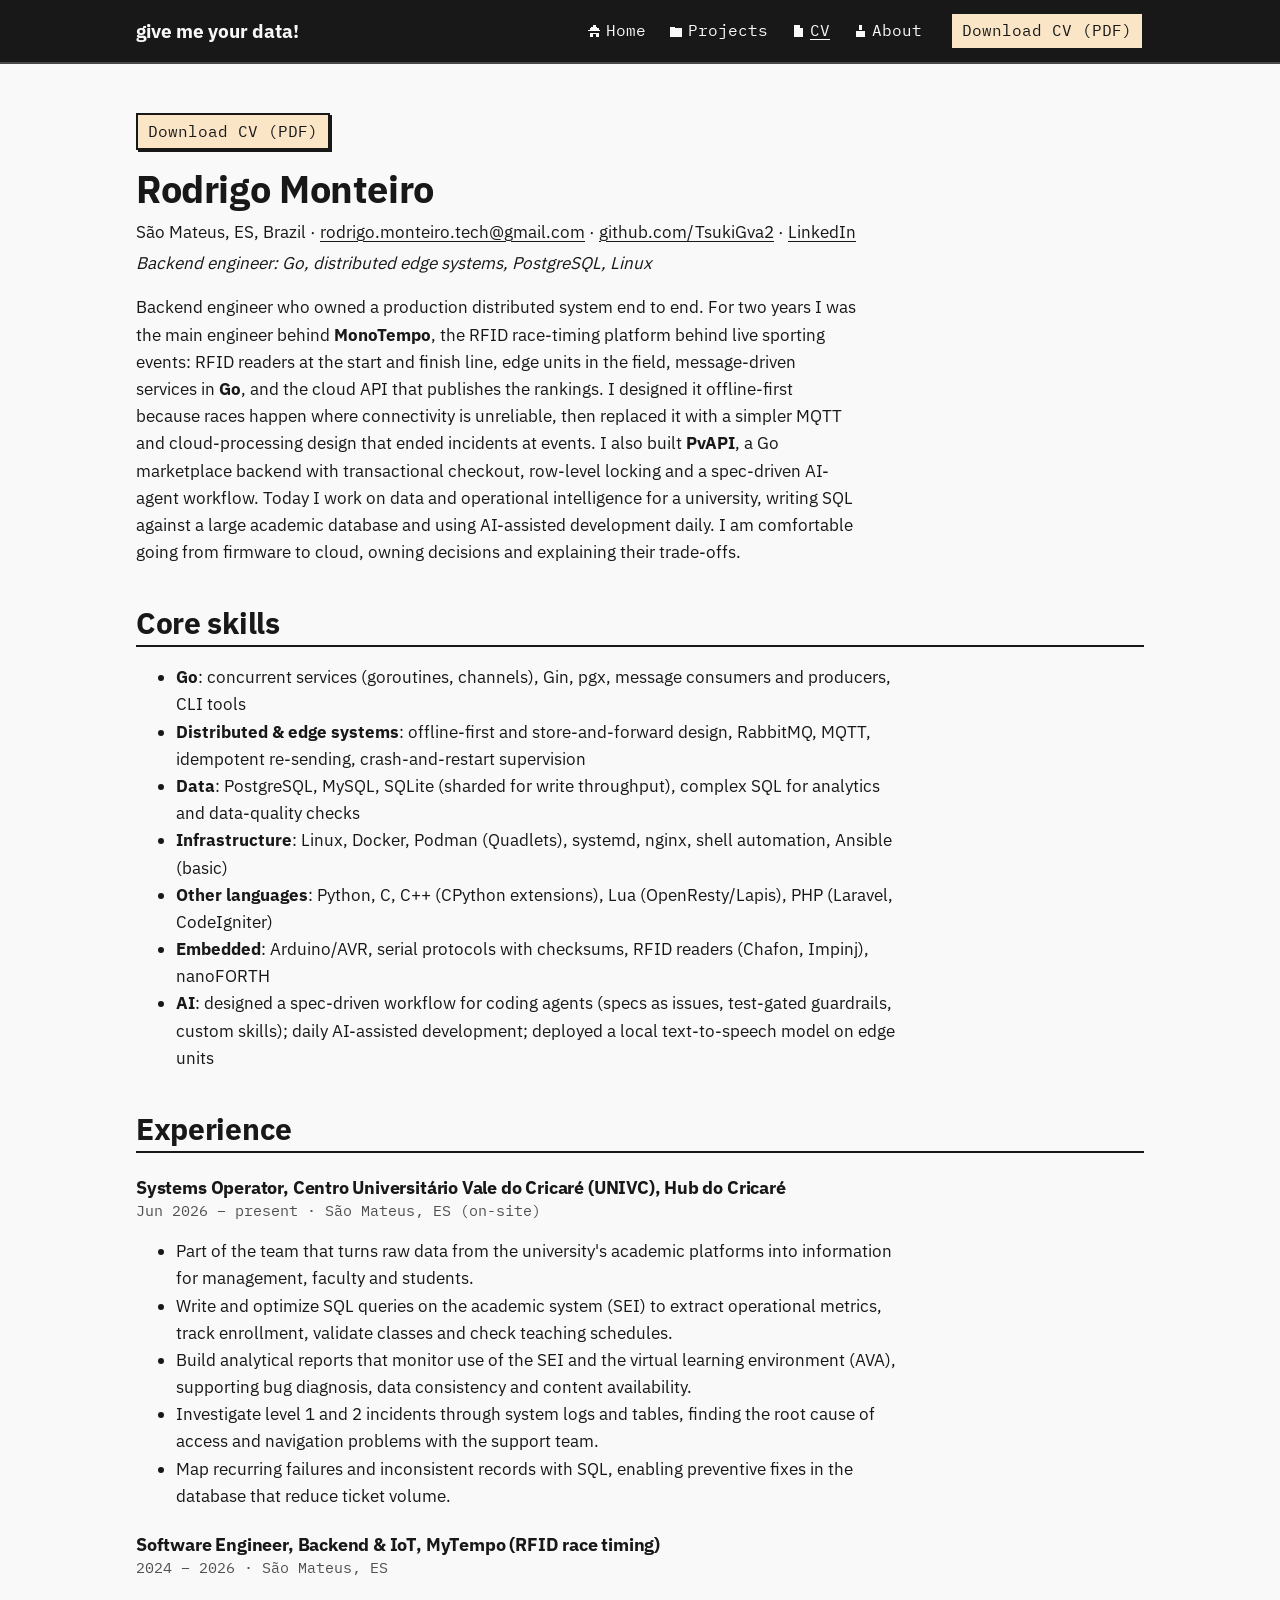
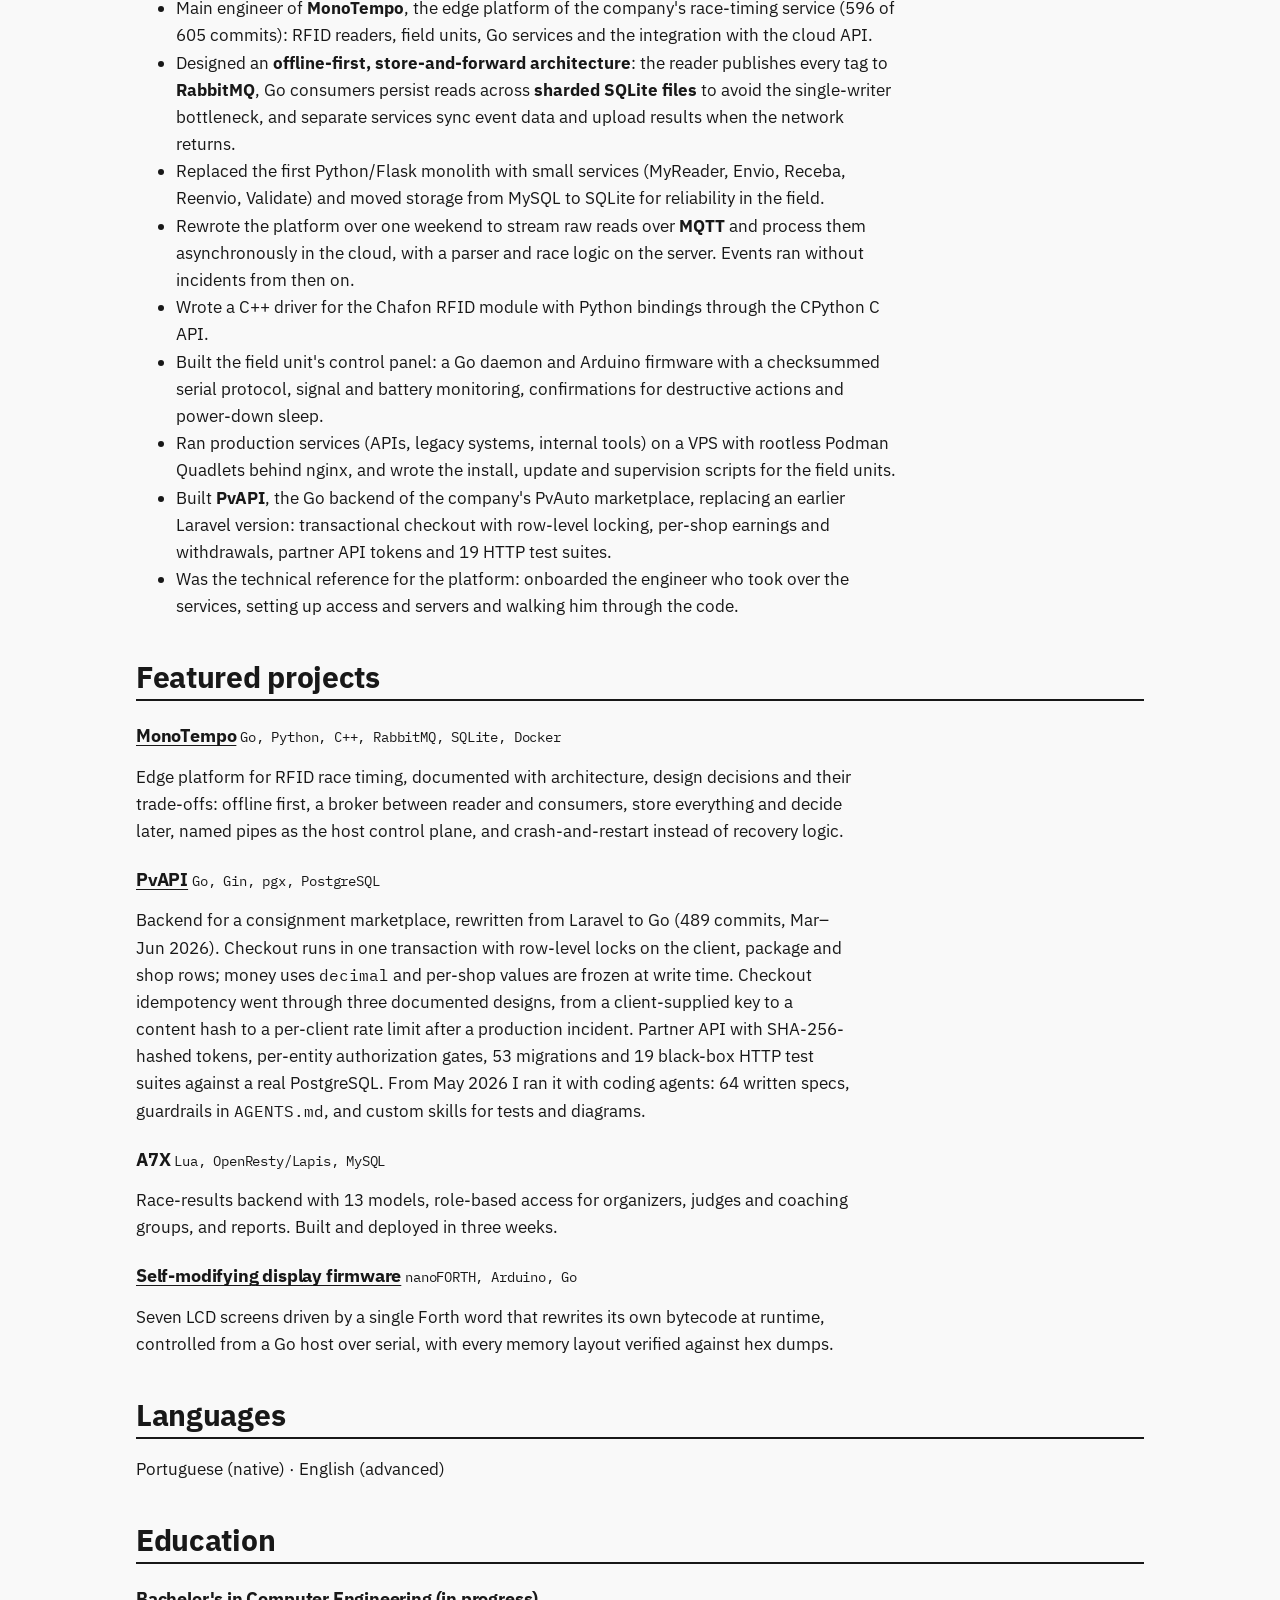
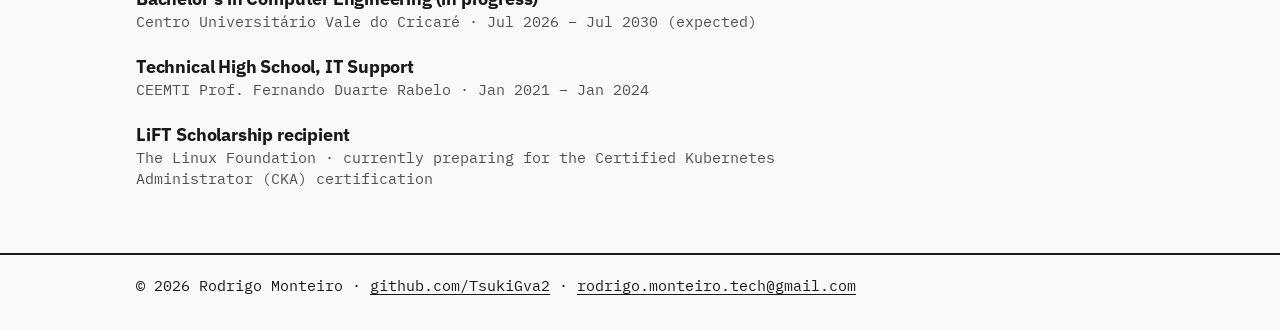
==== site/cv.html @ 52416604 "Add personal website: CV, About and six project pages Static site in site/ (plain HTML, CSS, a littl" ====
<!doctype html>
<html lang="en">
<head>
<meta charset="utf-8">
<meta name="viewport" content="width=device-width, initial-scale=1">
<title>CV · Rodrigo Monteiro</title>
<meta name="description" content="CV of Rodrigo Monteiro, backend engineer.">
<link rel="icon" href="data:,">
<link rel="stylesheet" href="assets/style.css">
</head>
<body>
<a class="skip" href="#main">Skip to content</a>
<div class="band-dark">
<header class="site-header">
  <div class="wrap">
    <a class="brand" href="index.html">give me your data!</a>
    <nav aria-label="Main"><ul class="nav"><li><a href="index.html"><svg viewBox="0 0 8 8" aria-hidden="true"><path d="M3 0h2v1h1v1h1v1h1v1H0V3h1V2h1V1h1zM1 5h6v3H5V6H3v2H1z"/></svg>Home</a></li><li><a href="index.html#projects"><svg viewBox="0 0 8 8" aria-hidden="true"><path d="M0 1h3v1h5v6H0z"/></svg>Projects</a></li><li><a href="cv.html" aria-current="page"><svg viewBox="0 0 8 8" aria-hidden="true"><path d="M1 0h4v2h2v6H1z"/></svg>CV</a></li><li><a href="about.html"><svg viewBox="0 0 8 8" aria-hidden="true"><path d="M3 0h2v3H3zM1 4h6v4H1z"/></svg>About</a></li></ul></nav>
    <a class="btn" href="assets/cv.pdf" download>Download CV (PDF)</a>
  </div>
</header>
</div>
<main id="main" class="wrap page cv">
  <p><a class="btn" href="assets/cv.pdf" download>Download CV (PDF)</a></p>
  <header class="cv-head">
    <h1>Rodrigo Monteiro</h1>
    <p>São Mateus, ES, Brazil · <a href="mailto:rodrigo.monteiro.tech@gmail.com">rodrigo.monteiro.tech@gmail.com</a> · <a href="https://github.com/TsukiGva2">github.com/TsukiGva2</a> · <a href="https://www.linkedin.com/in/rodrigo-monteiro-0561992b7/">LinkedIn</a></p>
    <p><em>Backend engineer: Go, distributed edge systems, PostgreSQL, Linux</em></p>
  </header>
  <p>Backend engineer who owned a production distributed system end to end. For two years I was the main engineer behind <strong>MonoTempo</strong>, the RFID race-timing platform behind live sporting events: RFID readers at the start and finish line, edge units in the field, message-driven services in <strong>Go</strong>, and the cloud API that publishes the rankings. I designed it offline-first because races happen where connectivity is unreliable, then replaced it with a simpler MQTT and cloud-processing design that ended incidents at events. I also built <strong>PvAPI</strong>, a Go marketplace backend with transactional checkout, row-level locking and a spec-driven AI-agent workflow. Today I work on data and operational intelligence for a university, writing SQL against a large academic database and using AI-assisted development daily. I am comfortable going from firmware to cloud, owning decisions and explaining their trade-offs.</p>

  <h2>Core skills</h2>
  <ul><li><strong>Go</strong>: concurrent services (goroutines, channels), Gin, pgx, message consumers and producers, CLI tools</li><li><strong>Distributed &amp; edge systems</strong>: offline-first and store-and-forward design, RabbitMQ, MQTT, idempotent re-sending, crash-and-restart supervision</li><li><strong>Data</strong>: PostgreSQL, MySQL, SQLite (sharded for write throughput), complex SQL for analytics and data-quality checks</li><li><strong>Infrastructure</strong>: Linux, Docker, Podman (Quadlets), systemd, nginx, shell automation, Ansible (basic)</li><li><strong>Other languages</strong>: Python, C, C++ (CPython extensions), Lua (OpenResty/Lapis), PHP (Laravel, CodeIgniter)</li><li><strong>Embedded</strong>: Arduino/AVR, serial protocols with checksums, RFID readers (Chafon, Impinj), nanoFORTH</li><li><strong>AI</strong>: designed a spec-driven workflow for coding agents (specs as issues, test-gated guardrails, custom skills); daily AI-assisted development; deployed a local text-to-speech model on edge units</li></ul>

  <h2>Experience</h2>
  <h3>Systems Operator, Centro Universitário Vale do Cricaré (UNIVC), Hub do Cricaré</h3>
  <p class="meta">Jun 2026 – present · São Mateus, ES (on-site)</p>
  <ul><li>Part of the team that turns raw data from the university's academic platforms into information for management, faculty and students.</li><li>Write and optimize SQL queries on the academic system (SEI) to extract operational metrics, track enrollment, validate classes and check teaching schedules.</li><li>Build analytical reports that monitor use of the SEI and the virtual learning environment (AVA), supporting bug diagnosis, data consistency and content availability.</li><li>Investigate level 1 and 2 incidents through system logs and tables, finding the root cause of access and navigation problems with the support team.</li><li>Map recurring failures and inconsistent records with SQL, enabling preventive fixes in the database that reduce ticket volume.</li></ul>
  <h3>Software Engineer, Backend &amp; IoT, MyTempo (RFID race timing)</h3>
  <p class="meta">2024 – 2026 · São Mateus, ES</p>
  <ul><li>Main engineer of <strong>MonoTempo</strong>, the edge platform of the company's race-timing service (596 of 605 commits): RFID readers, field units, Go services and the integration with the cloud API.</li><li>Designed an <strong>offline-first, store-and-forward architecture</strong>: the reader publishes every tag to <strong>RabbitMQ</strong>, Go consumers persist reads across <strong>sharded SQLite files</strong> to avoid the single-writer bottleneck, and separate services sync event data and upload results when the network returns.</li><li>Replaced the first Python/Flask monolith with small services (MyReader, Envio, Receba, Reenvio, Validate) and moved storage from MySQL to SQLite for reliability in the field.</li><li>Rewrote the platform over one weekend to stream raw reads over <strong>MQTT</strong> and process them asynchronously in the cloud, with a parser and race logic on the server. Events ran without incidents from then on.</li><li>Wrote a C++ driver for the Chafon RFID module with Python bindings through the CPython C API.</li><li>Built the field unit's control panel: a Go daemon and Arduino firmware with a checksummed serial protocol, signal and battery monitoring, confirmations for destructive actions and power-down sleep.</li><li>Ran production services (APIs, legacy systems, internal tools) on a VPS with rootless Podman Quadlets behind nginx, and wrote the install, update and supervision scripts for the field units.</li><li>Built <strong>PvAPI</strong>, the Go backend of the company's PvAuto marketplace, replacing an earlier Laravel version: transactional checkout with row-level locking, per-shop earnings and withdrawals, partner API tokens and 19 HTTP test suites.</li><li>Was the technical reference for the platform: onboarded the engineer who took over the services, setting up access and servers and walking him through the code.</li></ul>

  <h2>Featured projects</h2>
  <h3><a href="projects/monotempo.html">MonoTempo</a> <small>Go, Python, C++, RabbitMQ, SQLite, Docker</small></h3>
  <p>Edge platform for RFID race timing, documented with architecture, design decisions and their trade-offs: offline first, a broker between reader and consumers, store everything and decide later, named pipes as the host control plane, and crash-and-restart instead of recovery logic.</p>
  <h3><a href="projects/pvapi.html">PvAPI</a> <small>Go, Gin, pgx, PostgreSQL</small></h3>
  <p>Backend for a consignment marketplace, rewritten from Laravel to Go (489 commits, Mar–Jun 2026). Checkout runs in one transaction with row-level locks on the client, package and shop rows; money uses <code>decimal</code> and per-shop values are frozen at write time. Checkout idempotency went through three documented designs, from a client-supplied key to a content hash to a per-client rate limit after a production incident. Partner API with SHA-256-hashed tokens, per-entity authorization gates, 53 migrations and 19 black-box HTTP test suites against a real PostgreSQL. From May 2026 I ran it with coding agents: 64 written specs, guardrails in <code>AGENTS.md</code>, and custom skills for tests and diagrams.</p>
  <h3>A7X <small>Lua, OpenResty/Lapis, MySQL</small></h3>
  <p>Race-results backend with 13 models, role-based access for organizers, judges and coaching groups, and reports. Built and deployed in three weeks.</p>
  <h3><a href="projects/aa2-forth.html">Self-modifying display firmware</a> <small>nanoFORTH, Arduino, Go</small></h3>
  <p>Seven LCD screens driven by a single Forth word that rewrites its own bytecode at runtime, controlled from a Go host over serial, with every memory layout verified against hex dumps.</p>

  <h2>Languages</h2>
  <p>Portuguese (native) · English (advanced)</p>

  <h2>Education</h2>
  <h3>Bachelor's in Computer Engineering (in progress)</h3><p class="meta">Centro Universitário Vale do Cricaré · Jul 2026 – Jul 2030 (expected)</p>
  <h3>Technical High School, IT Support</h3><p class="meta">CEEMTI Prof. Fernando Duarte Rabelo · Jan 2021 – Jan 2024</p>
  <h3>LiFT Scholarship recipient</h3><p class="meta">The Linux Foundation · currently preparing for the Certified Kubernetes Administrator (CKA) certification</p>
</main>
<footer class="site-footer">
  <div class="wrap">© 2026 Rodrigo Monteiro · <a href="https://github.com/TsukiGva2">github.com/TsukiGva2</a> · <a href="mailto:rodrigo.monteiro.tech@gmail.com">rodrigo.monteiro.tech@gmail.com</a></div>
</footer>
</body>
</html>
---- site/assets/style.css ----
/* Palette = the diagram theme used in the project READMEs. */
@font-face { font-family: "Plex Sans"; src: url("fonts/plex-sans.woff2") format("woff2"); font-weight: 400 700; font-display: swap; }
@font-face { font-family: "Plex Mono"; src: url("fonts/plex-mono.woff2") format("woff2"); font-display: swap; }

:root {
  --line: color-mix(in srgb, var(--bg) 22%, var(--ink)); /* divider on dark: tint of the two base colours */
  --bg: #F9F9F9;
  --ink: #181818;
  --peach: #FAE5C7;
  --sans: "Plex Sans", system-ui, sans-serif;
  --mono: "Plex Mono", ui-monospace, monospace;
  --shadow: 4px;
}

*, *::before, *::after { box-sizing: border-box; }
html { -webkit-text-size-adjust: 100%; }
body {
  margin: 0;
  background: var(--bg);
  color: var(--ink);
  font: 17px/1.6 var(--sans);
}
img { max-width: 100%; height: auto; display: block; }
a { color: inherit; text-decoration-thickness: 1px; text-underline-offset: 3px; }
a:hover { background: var(--peach); }
:focus-visible { outline: 2px solid var(--ink); outline-offset: 2px; }
code, pre, kbd { font-family: var(--mono); font-size: .92em; }
h1, h2, h3 { font-family: var(--sans); font-weight: 700; line-height: 1.15; letter-spacing: -.01em; margin: 0 0 .4em; }
h1 { font-size: clamp(2.6rem, 8vw, 4rem); }
h2 { font-size: 1.9rem; }
h3 { font-size: 1.35rem; }
mark { background: var(--peach); color: inherit; padding: 0 .15em; }

.wrap { max-width: 1040px; margin: 0 auto; padding: 0 16px; }
.skip { position: absolute; left: -999px; }
.skip:focus { left: 16px; top: 8px; background: var(--peach); padding: 4px 8px; z-index: 10; }

/* Header */
.site-header { border-bottom: 2px solid var(--ink); }
.site-header .wrap { display: flex; flex-wrap: wrap; align-items: center; gap: 8px 24px; padding-block: 12px; }
.brand { font: 700 1.2rem/1 var(--sans); text-decoration: none; margin-right: auto; }
.nav { display: flex; flex-wrap: wrap; gap: 4px 16px; list-style: none; margin: 0; padding: 0; font-family: var(--mono); font-size: 16px; }
.nav a { display: inline-flex; align-items: center; gap: 6px; text-decoration: none; padding: 2px 4px; }
.nav a[aria-current="page"] { text-decoration: underline; }
.nav svg { width: 12px; height: 12px; shape-rendering: crispEdges; fill: currentColor; }
.btn {
  display: inline-block; font-family: var(--mono); font-size: 16px; text-decoration: none;
  border: 2px solid var(--ink); background: var(--peach); padding: 4px 10px;
  box-shadow: 2px 2px 0 var(--ink);
}
.btn:hover { background: var(--peach); box-shadow: 3px 3px 0 var(--ink); }

/* Window: the only decorative motif. Hero, demos, project cards. */
.window {
  border: 2px solid var(--ink);
  background: var(--bg);
  box-shadow: var(--shadow) var(--shadow) 0 var(--ink);
  transition: box-shadow .12s, transform .12s;
}
.window:hover { box-shadow: 6px 6px 0 var(--ink); transform: translate(-1px, -1px); }
.window-bar {
  display: flex; align-items: center; gap: 8px;
  background: var(--peach); border-bottom: 2px solid var(--ink);
  padding: 3px 8px; font: 600 14px/1.4 var(--sans);
}
.window-bar .dots { margin-left: auto; display: flex; gap: 4px; }
.window-bar .dots i { width: 9px; height: 9px; border: 2px solid var(--ink); background: var(--bg); }
.window-body { padding: 20px; }

/* Hero */
.hero { margin: 40px 0; }
.hero .window-body { display: grid; grid-template-columns: 1fr auto; gap: 24px; align-items: start; }
.hero h1::after { content: "_"; animation: blink 1.1s steps(1) infinite; margin-left: .05em; }
.tagline { font-family: var(--mono); margin: 0 0 1em; }
.hero-photo { width: 168px; border: 2px solid var(--ink); }
.hero .links { display: flex; flex-wrap: wrap; gap: 12px; margin-top: 1.2em; }
@keyframes blink { 50% { opacity: 0; } }

/* Project cards */
.cards { display: grid; grid-template-columns: repeat(auto-fill, minmax(280px, 1fr)); gap: 28px; margin: 24px 0 48px; padding: 0; list-style: none; }
.card { display: flex; flex-direction: column; }
.card img { aspect-ratio: 4 / 3; object-fit: cover; width: 100%; border-bottom: 2px solid var(--ink); }
.card .window-body { padding: 16px; display: flex; flex-direction: column; flex: 1; }
.card h3 { margin-bottom: .2em; }
.card h3 a { text-decoration: none; }
.card h3 a::after { content: ""; position: absolute; inset: 0; } /* whole card clickable */
.card { position: relative; }
.card p { margin: 0 0 12px; }
.tags { display: flex; flex-wrap: wrap; gap: 6px; list-style: none; margin: auto 0 0; padding: 0; font: 14px/1.4 var(--mono); }
.tags li { border: 1px solid var(--ink); padding: 0 6px; background: var(--bg); }
.meta { font: 15px/1.4 var(--mono); color: var(--ink); opacity: .75; margin: 0 0 8px; }

.site-footer { border-top: 2px solid var(--ink); margin-top: 64px; padding: 20px 0 32px; font: 15px/1.5 var(--mono); }

@media (max-width: 600px) {
  .hero { margin: 24px 0; }
  .hero .window-body { grid-template-columns: 1fr; padding: 16px; }
  .hero-photo { width: 120px; grid-row: 1; }
  .cards { grid-template-columns: 1fr; }
}

@media (prefers-reduced-motion: reduce) {
  *, *::before, *::after { animation: none !important; transition: none !important; }
  .window:hover { transform: none; }
}

@media print {
  .site-header nav, .site-footer, .skip, .btn { display: none; }
  .window { border: 0; box-shadow: none; }
  .window-bar { display: none; }
  body { background: #fff; font-size: 11pt; }
}

/* Mix variant: dark hero band, big sans headline, side column, stats, worked-on strip. */
.band-dark { background: var(--ink); color: var(--bg); }
.band-dark a:hover { background: none; color: var(--peach); }
.band-dark .site-header { border-bottom-color: var(--line); }
.band-dark .btn { color: var(--ink); }
.label { font: 600 14px/1.2 var(--sans); text-transform: uppercase; letter-spacing: .08em; margin: 0 0 10px; }
.label::before { content: "/ "; }
.band-dark .label::before { color: var(--peach); }
.hero-mix { display: grid; grid-template-columns: 1.15fr .9fr .75fr; gap: 40px; align-items: center; padding: 56px 16px 72px; }
.hero-mix h1 { font: 700 clamp(2.4rem, 5vw, 3.4rem)/1.08 var(--sans); letter-spacing: -.02em; }
.hero-mix h1 .cursor { display: inline-block; width: .5em; height: .1em; background: var(--peach); margin-left: .1em; animation: blink 1.1s steps(1) infinite; }
.hero-mix .rule { width: 56px; height: 4px; background: var(--peach); border: 0; margin: 0 0 24px; }
.hero-mix .intro { color: var(--bg); opacity: .8; max-width: 34ch; }
.hero-mix .window { color: var(--ink); box-shadow: 6px 6px 0 var(--peach); border-color: var(--bg); }
.hero-mix .window:hover { box-shadow: 8px 8px 0 var(--peach); }
.hero-mix .window img { width: 100%; }
.side { display: grid; gap: 28px; font-size: 16px; }
.side p { margin: 0 0 6px; color: var(--bg); opacity: .8; }
.side a { font: 15px var(--mono); }
.side + .side { border-top: 1px solid var(--line); padding-top: 28px; }

.stats-sec { display: grid; grid-template-columns: 1.1fr 1fr; gap: 40px; padding-block: 72px 56px; border-bottom: 2px solid var(--ink); }
.stats-sec h2 { font: 700 2.1rem/1.15 var(--sans); letter-spacing: -.01em; }
.stats { display: flex; flex-wrap: wrap; gap: 20px 36px; margin: 0 0 16px; }
.stats div { display: flex; align-items: center; gap: 10px; }
.stats dt { order: 2; font: 15px/1.3 var(--mono); max-width: 12ch; }
.stats dd { margin: 0; font: 700 3rem/1 var(--sans); letter-spacing: -.02em; }
.worked { display: flex; flex-wrap: wrap; align-items: center; gap: 16px 48px; padding-block: 28px; }
.worked .label { margin: 0 auto 0 0; }
.worked img { height: 44px; width: auto; }

@media (max-width: 900px) {
  .hero-mix { grid-template-columns: 1fr 1fr; }
  .hero-mix .side-col { grid-column: 1 / -1; grid-template-columns: 1fr 1fr; }
  .side + .side { border-top: 0; padding-top: 0; }
  .stats-sec { grid-template-columns: 1fr; gap: 16px; }
}
@media (max-width: 600px) {
  .hero-mix { grid-template-columns: 1fr; gap: 32px; padding-block: 32px 48px; }
  .hero-mix .window { max-width: 280px; }
  .hero-mix .side-col { grid-template-columns: 1fr; }
}

/* Hero photo that occasionally flips to the desk shot (site.js toggles .flipped). */
.flip { display: grid; perspective: 1200px; }
.flip img { grid-area: 1 / 1; width: 100%; aspect-ratio: 4 / 5; object-fit: cover; backface-visibility: hidden; transition: transform .7s ease; }
.flip-front { object-position: 50% 45%; }
.flip-back { transform: rotateY(180deg); }
.flip.flipped .flip-front { transform: rotateY(-180deg); }
.flip.flipped .flip-back { transform: rotateY(0); }



/* Inner pages */
.proj-head { padding: 40px 16px 48px; }
.proj-head h1 { font: 700 clamp(2.2rem, 6vw, 3.2rem)/1.1 var(--sans); letter-spacing: -.02em; }
.proj-head .intro { max-width: 60ch; }
.proj-head .label a { text-decoration: none; }
.page { padding-top: 32px; }
.page section { margin: 48px 0; }
.page p, .page li { max-width: 72ch; }
.facts { display: grid; grid-template-columns: repeat(auto-fit, minmax(200px, 1fr)); gap: 16px 32px; margin: 0; padding: 0 0 24px; border-bottom: 2px solid var(--ink); }
.facts dt { font: 600 14px var(--sans); text-transform: uppercase; letter-spacing: .08em; }
.facts dd { margin: 4px 0 0; }
.decisions { padding-left: 1.2em; }
.decisions li { margin-bottom: .7em; }
.figs { display: grid; grid-template-columns: repeat(auto-fit, minmax(240px, 1fr)); gap: 24px; align-items: start; margin-top: 24px; }
.figs figure { margin: 0; }
.figs img { border: 2px solid var(--ink); width: 100%; }
figcaption { font: 15px/1.4 var(--sans); margin-top: 8px; }
figure.code { margin: 16px 0 24px; }
figure.code figcaption { margin: 0; padding: 4px 10px; background: var(--peach); border: 2px solid var(--ink); border-bottom: 0; font: 14px var(--mono); }
pre { margin: 0; padding: 14px 16px; border: 2px solid var(--ink); background: #fff; overflow-x: auto; font: 14px/1.5 var(--mono); tab-size: 4; }
pre code { font-size: inherit; }
.timeline { list-style: none; padding: 0; margin: 0; border-left: 2px solid var(--ink); }
.timeline li { display: grid; grid-template-columns: 9.5em 1fr; gap: 16px; padding: 0 0 18px 16px; position: relative; }
.timeline li::before { content: ""; position: absolute; left: -7px; top: .45em; width: 12px; height: 12px; background: var(--peach); border: 2px solid var(--ink); }
.timeline .when { font: 600 15px/1.6 var(--mono); }
.table-wrap { overflow-x: auto; }
table { border-collapse: collapse; margin: 8px 0 16px; }
th, td { border: 1px solid var(--ink); padding: 6px 12px; text-align: left; }
thead th, tbody th { background: var(--peach); font-weight: 600; }
td { font-family: var(--mono); font-size: 15px; }
@media (max-width: 600px) {
  .timeline li { grid-template-columns: 1fr; gap: 2px; }
  pre { font-size: 13px; padding: 12px; }
}
@media print {
  .band-dark { background: none; color: var(--ink); }
  pre { white-space: pre-wrap; }
}
figure.tab8 pre { tab-size: 8; }
.card-code { aspect-ratio: 4 / 3; margin: 0; border: 0; border-bottom: 2px solid var(--ink); font-size: 13px; overflow: hidden; }
.home-tl { margin: 16px 0 48px; }
.home-tl h2 { margin-bottom: 20px; }
.about-grid { display: grid; grid-template-columns: minmax(0, 340px) 1fr; gap: 40px; align-items: start; }
.about-main { margin: 0; }
.about img { border: 2px solid var(--ink); width: 100%; }
.about-row { display: grid; grid-template-columns: repeat(3, 1fr); gap: 20px; margin-top: 40px; }
.about-row figure { margin: 0; }
.about-row img { aspect-ratio: 3 / 4; object-fit: cover; }
.cv h2 { border-bottom: 2px solid var(--ink); padding-bottom: 4px; margin-top: 40px; }
.cv h3 { margin: 24px 0 2px; font-size: 1.15rem; }
.cv h3 small { font: 400 14px var(--mono); }
.cv .meta { margin: 0 0 8px; }
.cv-head h1 { font-size: 2.4rem; margin-bottom: .2em; }
.cv-head p { margin: 0 0 4px; }
@media (max-width: 700px) {
  .about-grid { grid-template-columns: 1fr; }
  .about-main { max-width: 280px; }
  .about-row { grid-template-columns: 1fr 1fr; }
}
@media print {
  .cv .btn, .band-dark .site-header { display: none; }
  .cv a { text-decoration: none; }
  .cv h2 { margin-top: 18px; }
}
@media (max-width: 600px) {
  .hero-mix .side-col > .side:first-child { display: none; } /* repeated by the About section below */
  .hero-mix .side-col > .side:nth-child(2) { border-top: 0; padding-top: 0; }
}
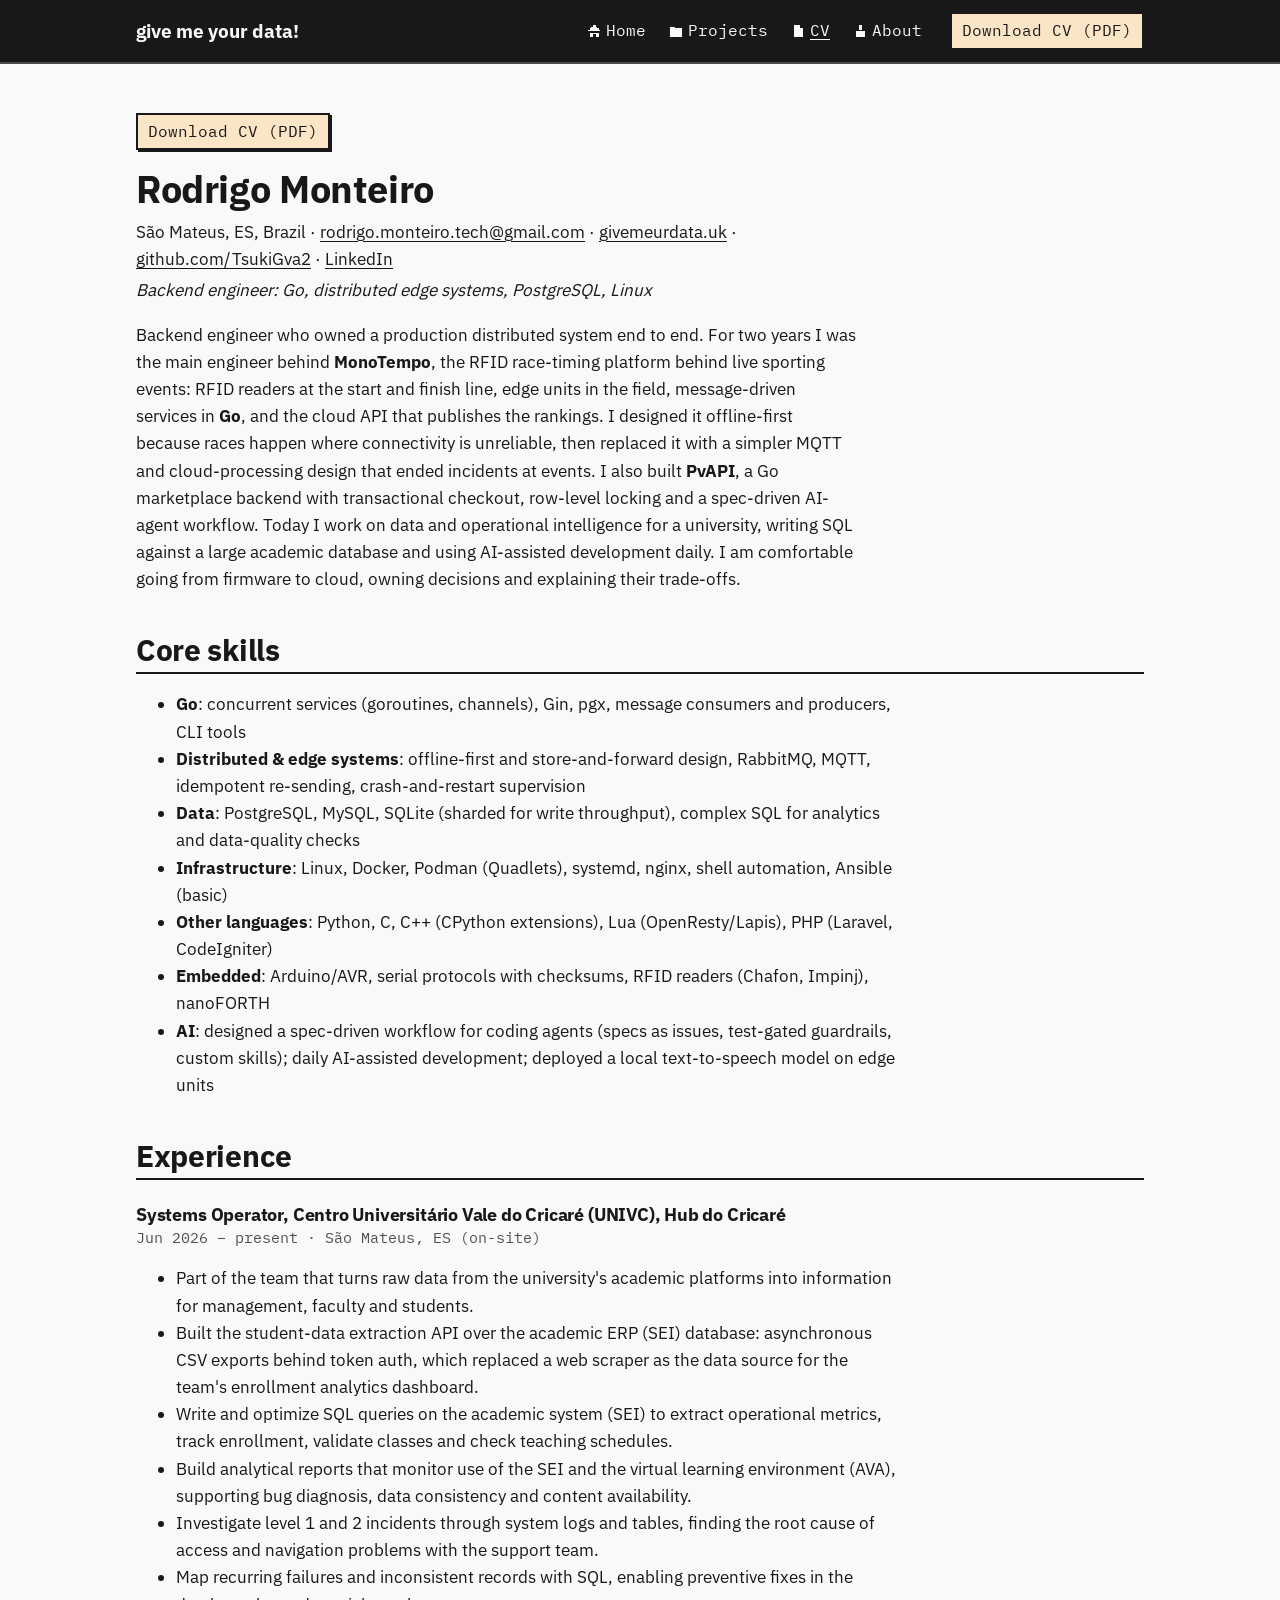
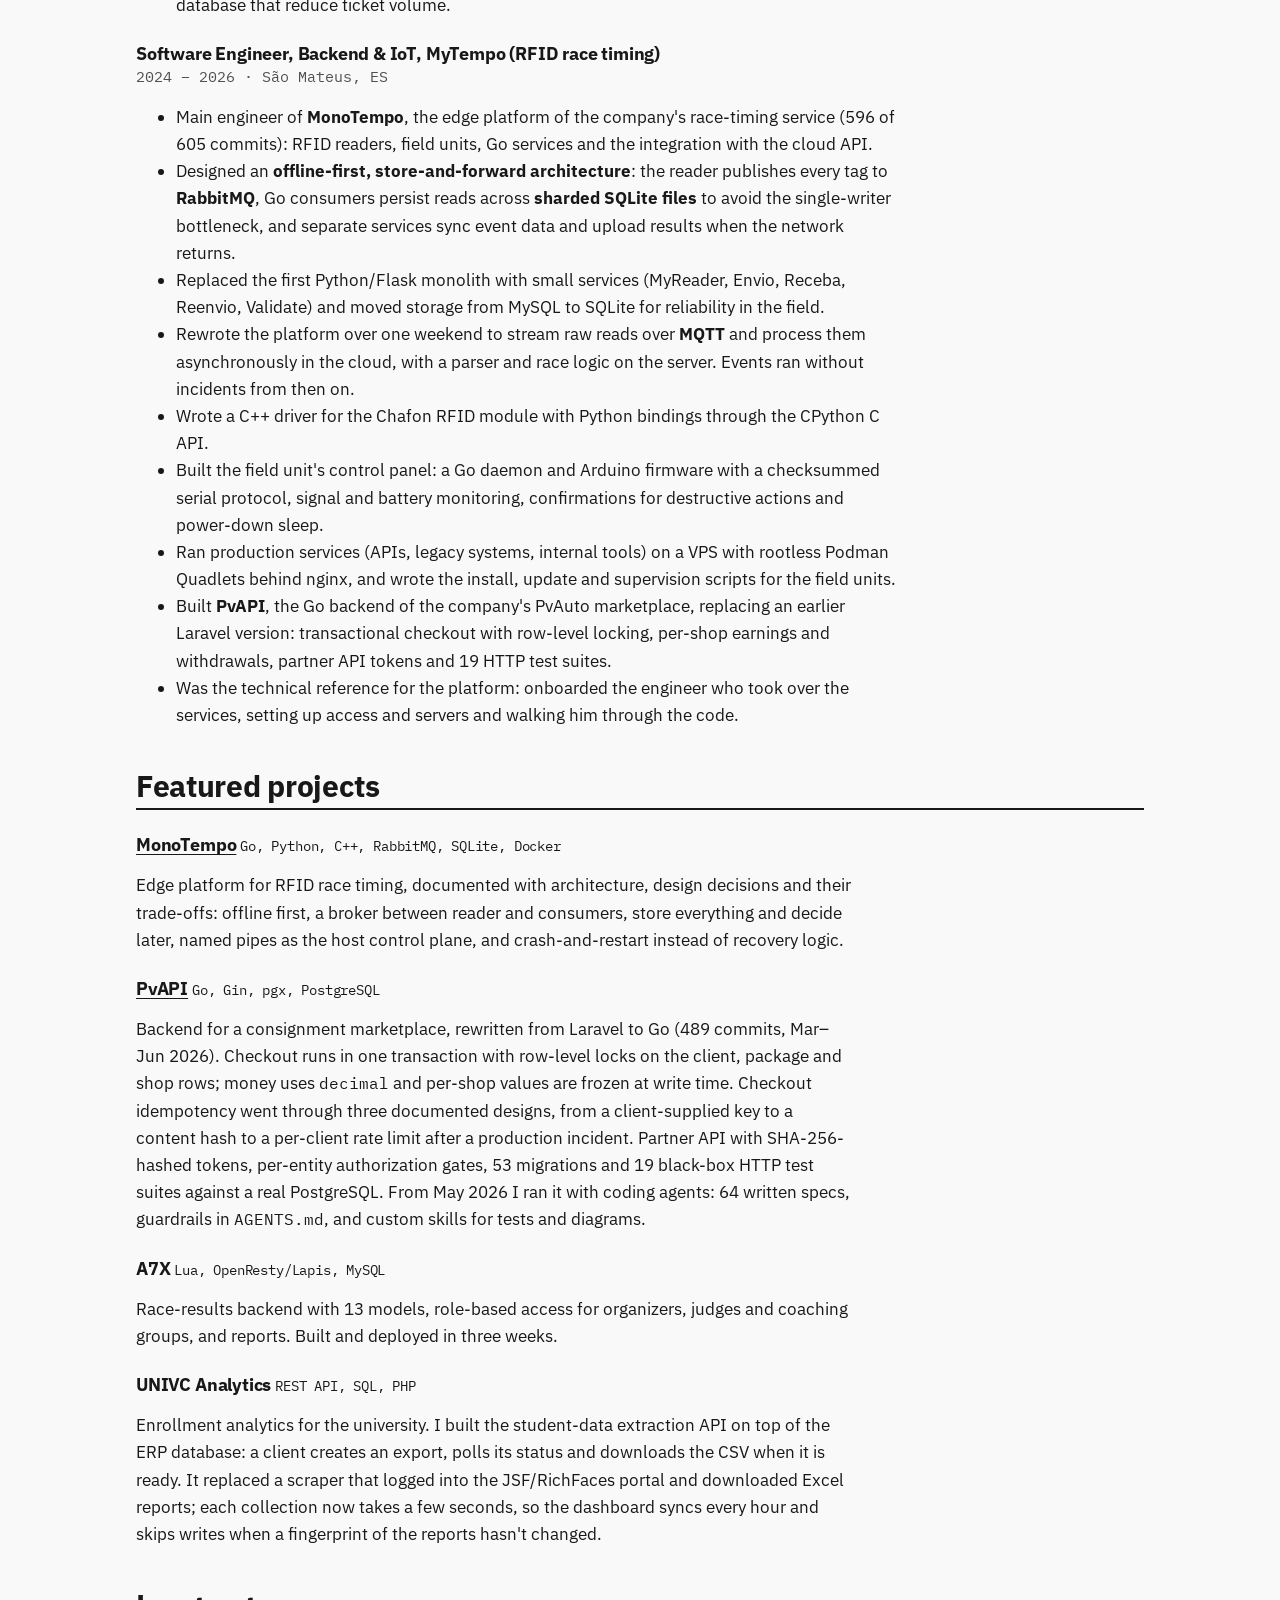
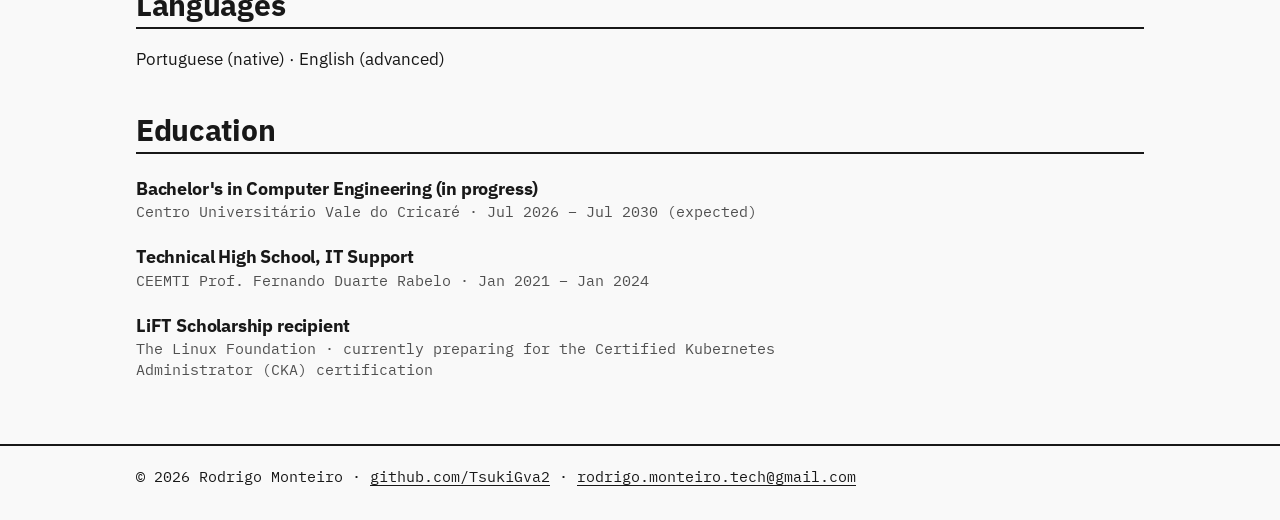
==== commit 5177cdca: "Add pfn, gophers, quotes, new logos and updated CV - New project page for pfn and pfn-play, with scr" ====
--- a/site/cv.html
+++ b/site/cv.html
@@ -23,7 +23,7 @@
   <p><a class="btn" href="assets/cv.pdf" download>Download CV (PDF)</a></p>
   <header class="cv-head">
     <h1>Rodrigo Monteiro</h1>
-    <p>São Mateus, ES, Brazil · <a href="mailto:rodrigo.monteiro.tech@gmail.com">rodrigo.monteiro.tech@gmail.com</a> · <a href="https://github.com/TsukiGva2">github.com/TsukiGva2</a> · <a href="https://www.linkedin.com/in/rodrigo-monteiro-0561992b7/">LinkedIn</a></p>
+    <p>São Mateus, ES, Brazil · <a href="mailto:rodrigo.monteiro.tech@gmail.com">rodrigo.monteiro.tech@gmail.com</a> · <a href="https://givemeurdata.uk">givemeurdata.uk</a> · <a href="https://github.com/TsukiGva2">github.com/TsukiGva2</a> · <a href="https://www.linkedin.com/in/rodrigo-monteiro-0561992b7/">LinkedIn</a></p>
     <p><em>Backend engineer: Go, distributed edge systems, PostgreSQL, Linux</em></p>
   </header>
   <p>Backend engineer who owned a production distributed system end to end. For two years I was the main engineer behind <strong>MonoTempo</strong>, the RFID race-timing platform behind live sporting events: RFID readers at the start and finish line, edge units in the field, message-driven services in <strong>Go</strong>, and the cloud API that publishes the rankings. I designed it offline-first because races happen where connectivity is unreliable, then replaced it with a simpler MQTT and cloud-processing design that ended incidents at events. I also built <strong>PvAPI</strong>, a Go marketplace backend with transactional checkout, row-level locking and a spec-driven AI-agent workflow. Today I work on data and operational intelligence for a university, writing SQL against a large academic database and using AI-assisted development daily. I am comfortable going from firmware to cloud, owning decisions and explaining their trade-offs.</p>
@@ -34,7 +34,7 @@
   <h2>Experience</h2>
   <h3>Systems Operator, Centro Universitário Vale do Cricaré (UNIVC), Hub do Cricaré</h3>
   <p class="meta">Jun 2026 – present · São Mateus, ES (on-site)</p>
-  <ul><li>Part of the team that turns raw data from the university's academic platforms into information for management, faculty and students.</li><li>Write and optimize SQL queries on the academic system (SEI) to extract operational metrics, track enrollment, validate classes and check teaching schedules.</li><li>Build analytical reports that monitor use of the SEI and the virtual learning environment (AVA), supporting bug diagnosis, data consistency and content availability.</li><li>Investigate level 1 and 2 incidents through system logs and tables, finding the root cause of access and navigation problems with the support team.</li><li>Map recurring failures and inconsistent records with SQL, enabling preventive fixes in the database that reduce ticket volume.</li></ul>
+  <ul><li>Part of the team that turns raw data from the university's academic platforms into information for management, faculty and students.</li><li>Built the student-data extraction API over the academic ERP (SEI) database: asynchronous CSV exports behind token auth, which replaced a web scraper as the data source for the team's enrollment analytics dashboard.</li><li>Write and optimize SQL queries on the academic system (SEI) to extract operational metrics, track enrollment, validate classes and check teaching schedules.</li><li>Build analytical reports that monitor use of the SEI and the virtual learning environment (AVA), supporting bug diagnosis, data consistency and content availability.</li><li>Investigate level 1 and 2 incidents through system logs and tables, finding the root cause of access and navigation problems with the support team.</li><li>Map recurring failures and inconsistent records with SQL, enabling preventive fixes in the database that reduce ticket volume.</li></ul>
   <h3>Software Engineer, Backend &amp; IoT, MyTempo (RFID race timing)</h3>
   <p class="meta">2024 – 2026 · São Mateus, ES</p>
   <ul><li>Main engineer of <strong>MonoTempo</strong>, the edge platform of the company's race-timing service (596 of 605 commits): RFID readers, field units, Go services and the integration with the cloud API.</li><li>Designed an <strong>offline-first, store-and-forward architecture</strong>: the reader publishes every tag to <strong>RabbitMQ</strong>, Go consumers persist reads across <strong>sharded SQLite files</strong> to avoid the single-writer bottleneck, and separate services sync event data and upload results when the network returns.</li><li>Replaced the first Python/Flask monolith with small services (MyReader, Envio, Receba, Reenvio, Validate) and moved storage from MySQL to SQLite for reliability in the field.</li><li>Rewrote the platform over one weekend to stream raw reads over <strong>MQTT</strong> and process them asynchronously in the cloud, with a parser and race logic on the server. Events ran without incidents from then on.</li><li>Wrote a C++ driver for the Chafon RFID module with Python bindings through the CPython C API.</li><li>Built the field unit's control panel: a Go daemon and Arduino firmware with a checksummed serial protocol, signal and battery monitoring, confirmations for destructive actions and power-down sleep.</li><li>Ran production services (APIs, legacy systems, internal tools) on a VPS with rootless Podman Quadlets behind nginx, and wrote the install, update and supervision scripts for the field units.</li><li>Built <strong>PvAPI</strong>, the Go backend of the company's PvAuto marketplace, replacing an earlier Laravel version: transactional checkout with row-level locking, per-shop earnings and withdrawals, partner API tokens and 19 HTTP test suites.</li><li>Was the technical reference for the platform: onboarded the engineer who took over the services, setting up access and servers and walking him through the code.</li></ul>
@@ -46,8 +46,8 @@
   <p>Backend for a consignment marketplace, rewritten from Laravel to Go (489 commits, Mar–Jun 2026). Checkout runs in one transaction with row-level locks on the client, package and shop rows; money uses <code>decimal</code> and per-shop values are frozen at write time. Checkout idempotency went through three documented designs, from a client-supplied key to a content hash to a per-client rate limit after a production incident. Partner API with SHA-256-hashed tokens, per-entity authorization gates, 53 migrations and 19 black-box HTTP test suites against a real PostgreSQL. From May 2026 I ran it with coding agents: 64 written specs, guardrails in <code>AGENTS.md</code>, and custom skills for tests and diagrams.</p>
   <h3>A7X <small>Lua, OpenResty/Lapis, MySQL</small></h3>
   <p>Race-results backend with 13 models, role-based access for organizers, judges and coaching groups, and reports. Built and deployed in three weeks.</p>
-  <h3><a href="projects/aa2-forth.html">Self-modifying display firmware</a> <small>nanoFORTH, Arduino, Go</small></h3>
-  <p>Seven LCD screens driven by a single Forth word that rewrites its own bytecode at runtime, controlled from a Go host over serial, with every memory layout verified against hex dumps.</p>
+  <h3>UNIVC Analytics <small>REST API, SQL, PHP</small></h3>
+  <p>Enrollment analytics for the university. I built the student-data extraction API on top of the ERP database: a client creates an export, polls its status and downloads the CSV when it is ready. It replaced a scraper that logged into the JSF/RichFaces portal and downloaded Excel reports; each collection now takes a few seconds, so the dashboard syncs every hour and skips writes when a fingerprint of the reports hasn't changed.</p>
 
   <h2>Languages</h2>
   <p>Portuguese (native) · English (advanced)</p>
--- a/site/assets/style.css
+++ b/site/assets/style.css
@@ -138,7 +138,10 @@
 .stats div { display: flex; align-items: center; gap: 10px; }
 .stats dt { order: 2; font: 15px/1.3 var(--mono); max-width: 12ch; }
 .stats dd { margin: 0; font: 700 3rem/1 var(--sans); letter-spacing: -.02em; }
-.worked { display: flex; flex-wrap: wrap; align-items: center; gap: 16px 48px; padding-block: 28px; }
+.worked { display: flex; flex-wrap: wrap; align-items: center; gap: 16px 48px; padding-block: 20px; }
+.worked + .worked { border-top: 1px solid var(--ink); }
+.worked .label { min-width: 11em; }
+.worked + h2 { margin-top: 24px; }
 .worked .label { margin: 0 auto 0 0; }
 .worked img { height: 44px; width: auto; }
 
@@ -232,3 +235,26 @@
   .hero-mix .side-col > .side:first-child { display: none; } /* repeated by the About section below */
   .hero-mix .side-col > .side:nth-child(2) { border-top: 0; padding-top: 0; }
 }
+
+/* Code overview: architecture diagram, then one snippet per part */
+figure.diagram { margin: 24px 0 8px; }
+.diagram-scroll { overflow-x: auto; border: 2px solid var(--ink); background: var(--bg); padding: 12px; }
+.diagram-scroll img { width: auto; max-width: 100%; height: auto; margin: 0 auto; }
+@media (max-width: 600px) { .diagram-scroll img { max-width: none; } } /* natural size, scroll sideways */
+.part { margin-top: 32px; }
+.part h3 { font-size: 1.2rem; margin-bottom: .3em; }
+.part p { margin: 0 0 10px; }
+.part figure.code { margin: 0 0 12px; }
+
+/* Rotating quote on the home page (site.js) */
+.quote { margin: 0 0 16px; padding-left: 14px; border-left: 3px solid var(--ink); min-height: 6.2em; transition: opacity .3s; }
+.quote.fading { opacity: 0; }
+.quote blockquote { margin: 0; }
+.quote blockquote p { margin: 0 0 6px; font-size: 1.15rem; font-style: italic; }
+.quote figcaption { font: 14px var(--mono); margin: 0; }
+
+/* Gophers on Go code parts */
+.part h3:has(.gopher) { display: flex; align-items: center; justify-content: space-between; gap: 12px; }
+.gopher { flex: none; width: 72px; height: 72px; margin: -12px 0; }
+@media (max-width: 600px) { .gopher { width: 56px; height: 56px; margin: -8px 0; } }
+.gopher-credit { margin: 0 0 8px; font-size: .8rem; }
